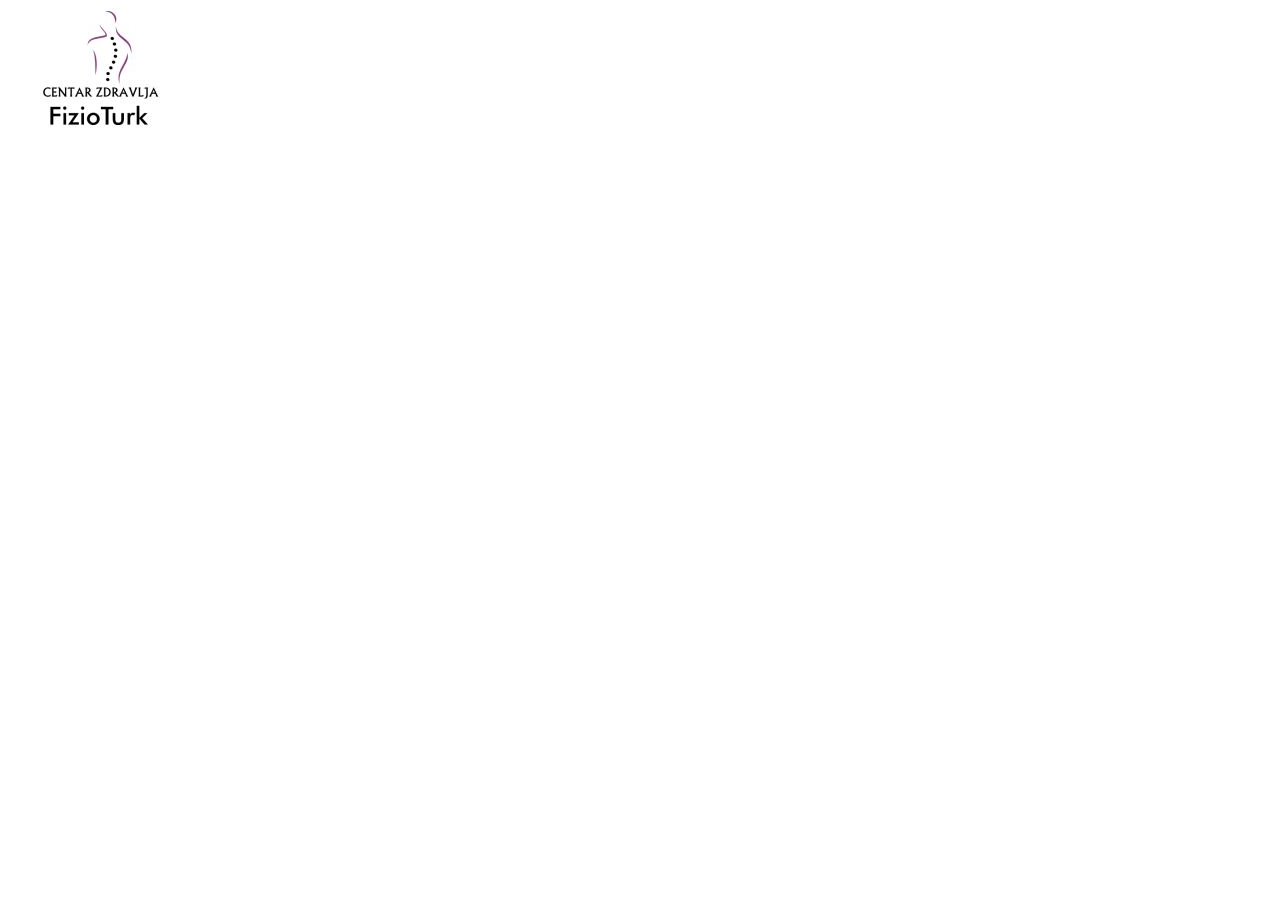
==== index.html @ f3bc3892 "logo" ====
<html>
    <head>
        <title>Centar Zdravlja FizioTurk</title>
        <meta charset="UTF-8">
    </head>
    <body>
        <div class="header"><img src="logo.jpg" alt="Logo"></div>
    </body>
</html>
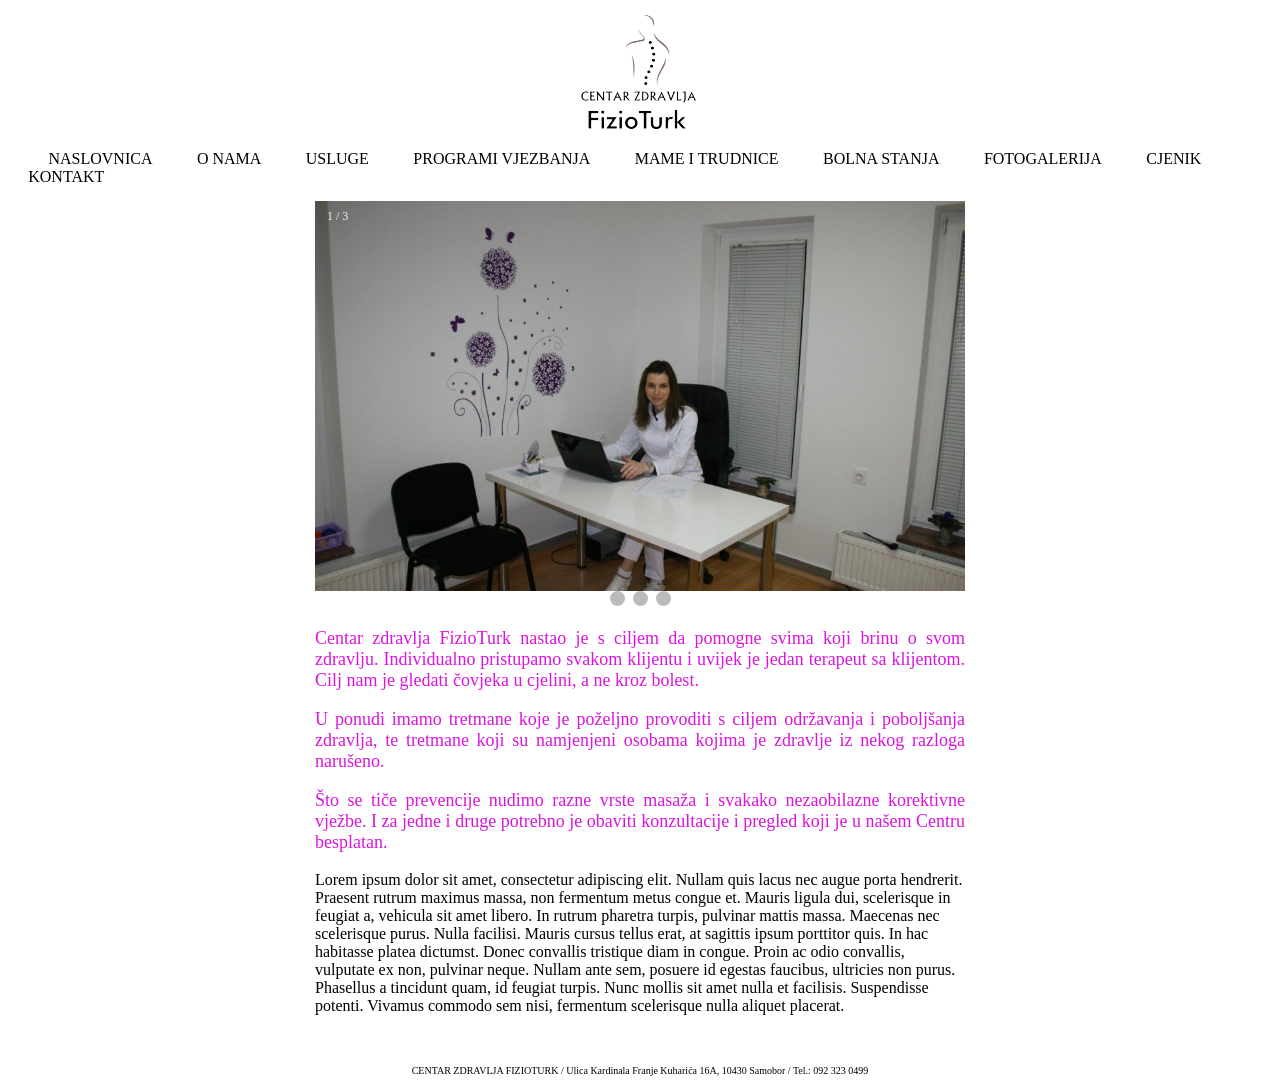
==== commit 595bc6bb: "update" ====
--- a/index.html
+++ b/index.html
@@ -2,8 +2,62 @@
     <head>
         <title>Centar Zdravlja FizioTurk</title>
         <meta charset="UTF-8">
+        <link rel="stylesheet" href="style.css">
     </head>
     <body>
         <div class="header"><img src="logo.jpg" alt="Logo"></div>
+        <p></p>
+        <div class="header1">
+            <p class="header1">NASLOVNICA</p>
+            <p class="header1">O NAMA</p>
+            <p class="header1">USLUGE</p>
+            <p class="header1">PROGRAMI VJEZBANJA</p>
+            <p class="header1">MAME I TRUDNICE</p>
+            <p class="header1">BOLNA STANJA</p>
+            <p class="header1">FOTOGALERIJA</P>
+            <p class="header1">CJENIK</p>
+            <p class="header1">KONTAKT</p>
+        </div>
+        <p></p>
+        <div class="bod">
+            <div class="slideshow-container">
+
+                <!-- Full-width images with number and caption text -->
+                <div class="mySlides fade">
+                <div class="numbertext">1 / 3</div>
+                <img src="img1.jpg" style="width:100%">
+                <div class="text"></div>
+                </div>
+            
+                <div class="mySlides fade">
+                <div class="numbertext">2 / 3</div>
+                <img src="img2.jpg" style="width:100%">
+                <div class="text"></div>
+                </div>
+            
+                <div class="mySlides fade">
+                <div class="numbertext">3 / 3</div>
+                <img src="img3.jpg" style="width:100%">
+                <div class="text"></div>
+                </div>
+            
+            
+            <!-- The dots/circles -->
+            <div style="text-align:center">
+                <span class="dot" onclick="currentSlide(1)"></span>
+                <span class="dot" onclick="currentSlide(2)"></span>
+                <span class="dot" onclick="currentSlide(3)"></span>
+            </div>
+            <p></p>
+            <p class="tekst">Centar zdravlja FizioTurk nastao je s ciljem da pomogne svima koji brinu o svom zdravlju. Individualno pristupamo svakom klijentu i uvijek je jedan terapeut sa klijentom. Cilj nam je gledati čovjeka u cjelini, a ne kroz bolest.
+            </p>
+            <p class="tekst">U ponudi imamo tretmane koje je poželjno provoditi s ciljem održavanja i poboljšanja zdravlja, te tretmane koji su namjenjeni osobama kojima je zdravlje iz nekog razloga narušeno.</p>
+            <p class="tekst">Što se tiče prevencije nudimo razne vrste masaža i svakako nezaobilazne korektivne vježbe. I za jedne i druge potrebno je obaviti konzultacije i pregled koji je u našem Centru besplatan.</p>
+            <p>Lorem ipsum dolor sit amet, consectetur adipiscing elit. Nullam quis lacus nec augue porta hendrerit. Praesent rutrum maximus massa, non fermentum metus congue et. Mauris ligula dui, scelerisque in feugiat a, vehicula sit amet libero. In rutrum pharetra turpis, pulvinar mattis massa. Maecenas nec scelerisque purus. Nulla facilisi. Mauris cursus tellus erat, at sagittis ipsum porttitor quis. In hac habitasse platea dictumst. Donec convallis tristique diam in congue. Proin ac odio convallis, vulputate ex non, pulvinar neque. Nullam ante sem, posuere id egestas faucibus, ultricies non purus. Phasellus a tincidunt quam, id feugiat turpis. Nunc mollis sit amet nulla et facilisis. Suspendisse potenti. Vivamus commodo sem nisi, fermentum scelerisque nulla aliquet placerat.</p>
+            <p class="line">-------------------------------------------------------------------------------------------------------------------------</p>
+            <p class="footer">CENTAR ZDRAVLJA FIZIOTURK / Ulica Kardinala Franje Kuharića 16A, 10430 Samobor / Tel.: 092 323 0499</p>  
+        </div>    
+        <script src="slideshow_auto.js"></script>
+          <script src="slideshow.js"></script>
     </body>
 </html>
--- a/style.css
+++ b/style.css
@@ -0,0 +1,102 @@
+body {
+    background-image: url("https://images-cdn.welcomesoftware.com/Zz0zZTliMjQ4MzhlNGExMWViYmJiMjFiZTI2ZWNmN2MzZA==");
+}
+.header {    
+    position: sticky;
+    top: 12px;
+    z-index: 10000;
+    text-align: center;
+    left: 44.35%;
+}
+.header1 {
+    position: sticky;
+    top: 150px;
+    z-index: 10000;
+    margin-left: 1.60%;
+    margin-right: 1.60%;
+    display: inline;
+}
+
+.tekst {
+    text-align: justify;
+    color: #db16db;
+    font-size: 18px;
+}
+
+.footer {
+    text-align: center;
+    font-size: x-small;
+}
+
+.line {
+    color: #ffffff;
+    text-align: center;
+}
+
+.bod {
+    position: sticky;
+    top: 500px;
+}
+
+* {box-sizing:border-box}
+
+/* Slideshow container */
+.slideshow-container {
+  max-width: 650px;
+  position: relative;
+  margin: auto;
+}
+
+/* Hide the images by default */
+.mySlides {
+  display: none;
+}
+
+
+
+/* Caption text */
+.text {
+  color: #f2f2f2;
+  font-size: 15px;
+  padding: 8px 12px;
+  position: absolute;
+  bottom: 8px;
+  width: 100%;
+  text-align: center;
+}
+
+/* Number text (1/3 etc) */
+.numbertext {
+  color: #f2f2f2;
+  font-size: 12px;
+  padding: 8px 12px;
+  position: absolute;
+  top: 0;
+}
+
+/* The dots/bullets/indicators */
+.dot {
+  cursor: pointer;
+  height: 15px;
+  width: 15px;
+  margin: 0 2px;
+  background-color: #bbb;
+  border-radius: 50%;
+  display: inline-block;
+  transition: background-color 0.6s ease;
+}
+
+.active, .dot:hover {
+  background-color: #717171;
+}
+
+/* Fading animation */
+.fade {
+  animation-name: fade;
+  animation-duration: 1.5s;
+}
+
+@keyframes fade {
+  from {opacity: .4}
+  to {opacity: 1}
+}
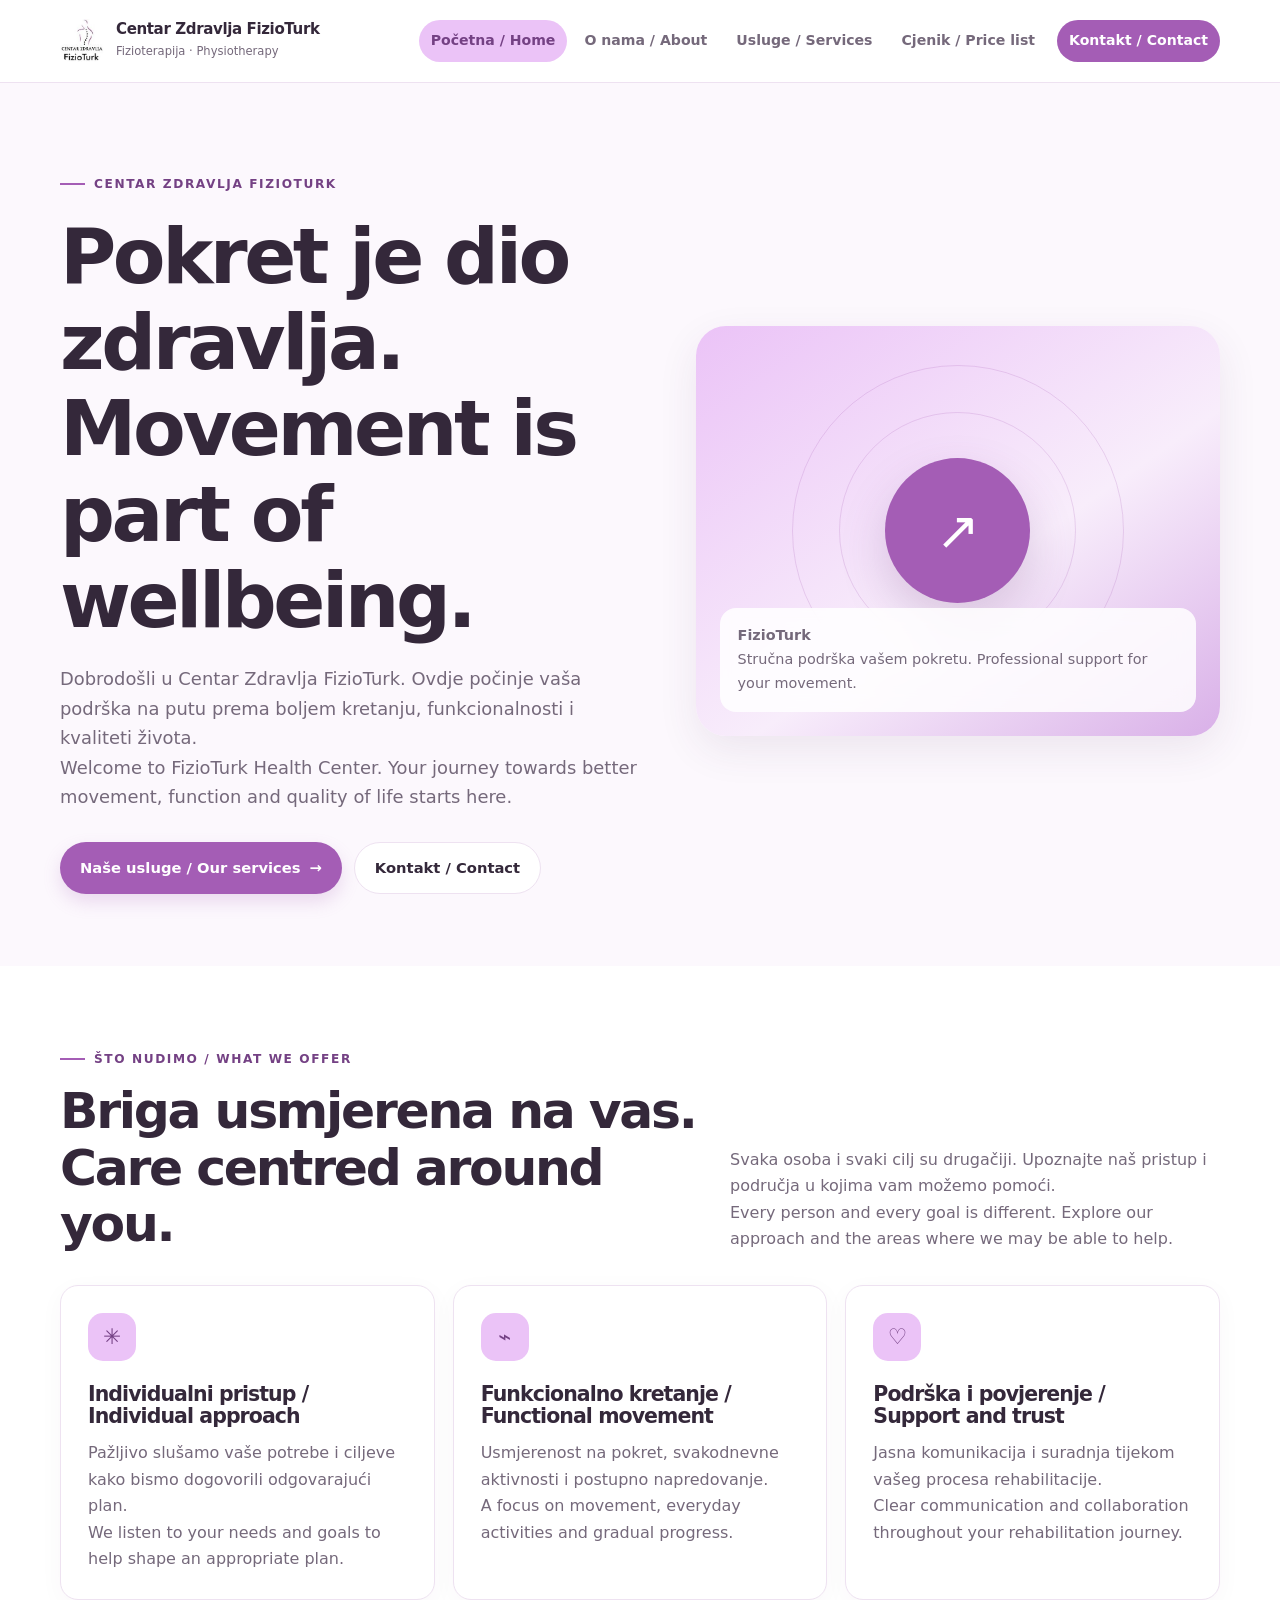
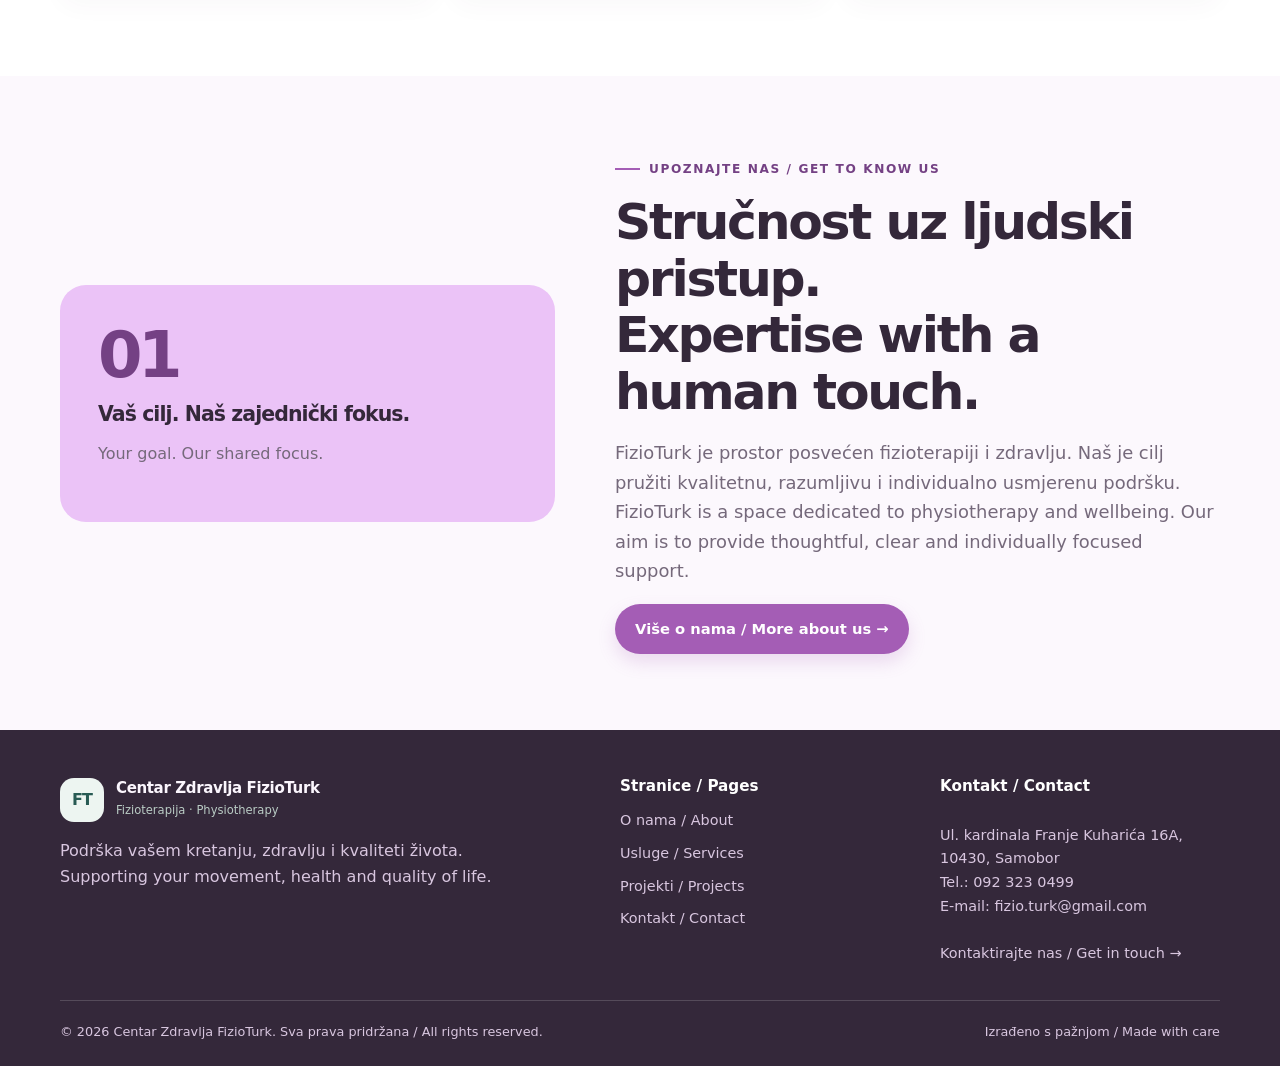
==== commit 09bed2f6: "Initial upload" ====
--- a/index.html
+++ b/index.html
@@ -1,63 +1,96 @@
-<html>
-    <head>
-        <title>Centar Zdravlja FizioTurk</title>
-        <meta charset="UTF-8">
-        <link rel="stylesheet" href="style.css">
-    </head>
-    <body>
-        <div class="header"><img src="logo.jpg" alt="Logo"></div>
-        <p></p>
-        <div class="header1">
-            <p class="header1">NASLOVNICA</p>
-            <p class="header1">O NAMA</p>
-            <p class="header1">USLUGE</p>
-            <p class="header1">PROGRAMI VJEZBANJA</p>
-            <p class="header1">MAME I TRUDNICE</p>
-            <p class="header1">BOLNA STANJA</p>
-            <p class="header1">FOTOGALERIJA</P>
-            <p class="header1">CJENIK</p>
-            <p class="header1">KONTAKT</p>
-        </div>
-        <p></p>
-        <div class="bod">
-            <div class="slideshow-container">
+<!doctype html>
+<html lang="hr">
+<head>
+  <meta charset="utf-8">
+  <meta name="viewport" content="width=device-width, initial-scale=1">
+  <meta name="description" content="Centar Zdravlja FizioTurk – fizioterapija i podrška zdravom kretanju.">
+  <title>Početna / Home | Centar Zdravlja FizioTurk</title>
+  <link rel="stylesheet" href="styles.css">
+  <link rel="icon" type="image/x-icon" href="logo.jpg">
+</head>
+<body>
 
-                <!-- Full-width images with number and caption text -->
-                <div class="mySlides fade">
-                <div class="numbertext">1 / 3</div>
-                <img src="img1.jpg" style="width:100%">
-                <div class="text"></div>
-                </div>
-            
-                <div class="mySlides fade">
-                <div class="numbertext">2 / 3</div>
-                <img src="img2.jpg" style="width:100%">
-                <div class="text"></div>
-                </div>
-            
-                <div class="mySlides fade">
-                <div class="numbertext">3 / 3</div>
-                <img src="img3.jpg" style="width:100%">
-                <div class="text"></div>
-                </div>
-            
-            
-            <!-- The dots/circles -->
-            <div style="text-align:center">
-                <span class="dot" onclick="currentSlide(1)"></span>
-                <span class="dot" onclick="currentSlide(2)"></span>
-                <span class="dot" onclick="currentSlide(3)"></span>
-            </div>
-            <p></p>
-            <p class="tekst">Centar zdravlja FizioTurk nastao je s ciljem da pomogne svima koji brinu o svom zdravlju. Individualno pristupamo svakom klijentu i uvijek je jedan terapeut sa klijentom. Cilj nam je gledati čovjeka u cjelini, a ne kroz bolest.
-            </p>
-            <p class="tekst">U ponudi imamo tretmane koje je poželjno provoditi s ciljem održavanja i poboljšanja zdravlja, te tretmane koji su namjenjeni osobama kojima je zdravlje iz nekog razloga narušeno.</p>
-            <p class="tekst">Što se tiče prevencije nudimo razne vrste masaža i svakako nezaobilazne korektivne vježbe. I za jedne i druge potrebno je obaviti konzultacije i pregled koji je u našem Centru besplatan.</p>
-            <p>Lorem ipsum dolor sit amet, consectetur adipiscing elit. Nullam quis lacus nec augue porta hendrerit. Praesent rutrum maximus massa, non fermentum metus congue et. Mauris ligula dui, scelerisque in feugiat a, vehicula sit amet libero. In rutrum pharetra turpis, pulvinar mattis massa. Maecenas nec scelerisque purus. Nulla facilisi. Mauris cursus tellus erat, at sagittis ipsum porttitor quis. In hac habitasse platea dictumst. Donec convallis tristique diam in congue. Proin ac odio convallis, vulputate ex non, pulvinar neque. Nullam ante sem, posuere id egestas faucibus, ultricies non purus. Phasellus a tincidunt quam, id feugiat turpis. Nunc mollis sit amet nulla et facilisis. Suspendisse potenti. Vivamus commodo sem nisi, fermentum scelerisque nulla aliquet placerat.</p>
-            <p class="line">-------------------------------------------------------------------------------------------------------------------------</p>
-            <p class="footer">CENTAR ZDRAVLJA FIZIOTURK / Ulica Kardinala Franje Kuharića 16A, 10430 Samobor / Tel.: 092 323 0499</p>  
-        </div>    
-        <script src="slideshow_auto.js"></script>
-          <script src="slideshow.js"></script>
-    </body>
-</html>+<a class="skip-link" href="#main">Preskoči na sadržaj / Skip to content</a>
+<header class="site-header">
+  <div class="container header-inner">
+    <a class="brand" href="index.html" aria-label="Centar Zdravlja FizioTurk – početna / home">
+      <img src="logo.jpg" class="brand-mark" aria-hidden="true"></span>
+      <span><span class="brand-name">Centar Zdravlja FizioTurk</span><span class="brand-subtitle">Fizioterapija · Physiotherapy</span></span>
+    </a>
+    <nav class="nav" aria-label="Glavna navigacija / Main navigation"><a href="index.html" aria-current="page"><span lang="hr">Početna</span> / <span lang="en">Home</span></a><a href="about.html"><span lang="hr">O nama</span> / <span lang="en">About</span></a><a href="services.html"><span lang="hr">Usluge</span> / <span lang="en">Services</span></a><a href="projects.html"><span lang="hr">Cjenik</span> / <span lang="en">Price list</span></a><a href="contact.html" class="nav-contact"><span lang="hr">Kontakt</span> / <span lang="en">Contact</span></a></nav>
+  </div>
+</header>
+
+<main id="main">
+
+<section class="hero">
+  <div class="container hero-grid">
+    <div>
+      <span class="eyebrow">Centar Zdravlja FizioTurk</span>
+      <h1><span lang="hr">Pokret je dio zdravlja.</span><br><span lang="en">Movement is part of wellbeing.</span></h1>
+      <p class="lead"><span lang="hr">Dobrodošli u Centar Zdravlja FizioTurk. Ovdje počinje vaša podrška na putu prema boljem kretanju, funkcionalnosti i kvaliteti života.</span><br><span class="en" lang="en">Welcome to FizioTurk Health Center. Your journey towards better movement, function and quality of life starts here.</span></p>
+      <div class="hero-actions">
+        <a class="button button-primary" href="services.html">Naše usluge / Our services <span aria-hidden="true">→</span></a>
+        <a class="button button-secondary" href="contact.html">Kontakt / Contact</a>
+      </div>
+    </div>
+    <div class="hero-visual" role="img" aria-label="Apstraktni simbol pokreta / Abstract movement symbol">
+      <div class="visual-symbol">↗</div>
+      <div class="visual-note"><strong>FizioTurk</strong><br><span lang="hr">Stručna podrška vašem pokretu.</span> <span lang="en">Professional support for your movement.</span></div>
+    </div>
+  </div>
+</section>
+<section class="section section-white">
+  <div class="container">
+    <div class="section-heading">
+      <div><span class="eyebrow">Što nudimo / What we offer</span><h2 style="margin-top:14px"><span lang="hr">Briga usmjerena na vas.</span><br><span lang="en">Care centred around you.</span></h2></div>
+      <p><span lang="hr">Svaka osoba i svaki cilj su drugačiji. Upoznajte naš pristup i područja u kojima vam možemo pomoći.</span><br><span lang="en">Every person and every goal is different. Explore our approach and the areas where we may be able to help.</span></p>
+    </div>
+    <div class="cards">
+      <article class="card"><div class="card-icon">✳</div><h3>Individualni pristup / Individual approach</h3><p><span lang="hr">Pažljivo slušamo vaše potrebe i ciljeve kako bismo dogovorili odgovarajući plan.</span><br><span lang="en">We listen to your needs and goals to help shape an appropriate plan.</span></p></article>
+      <article class="card"><div class="card-icon">⌁</div><h3>Funkcionalno kretanje / Functional movement</h3><p><span lang="hr">Usmjerenost na pokret, svakodnevne aktivnosti i postupno napredovanje.</span><br><span lang="en">A focus on movement, everyday activities and gradual progress.</span></p></article>
+      <article class="card"><div class="card-icon">♡</div><h3>Podrška i povjerenje / Support and trust</h3><p><span lang="hr">Jasna komunikacija i suradnja tijekom vašeg procesa rehabilitacije.</span><br><span lang="en">Clear communication and collaboration throughout your rehabilitation journey.</span></p></article>
+    </div>
+  </div>
+</section>
+<section class="section">
+  <div class="container split">
+    <div class="panel"><div class="big-number">01</div><h3 style="margin-top:16px">Vaš cilj. Naš zajednički fokus.</h3><p>Your goal. Our shared focus.</p></div>
+    <div><span class="eyebrow">Upoznajte nas / Get to know us</span><h2 style="margin:15px 0">Stručnost uz ljudski pristup.<br>Expertise with a human touch.</h2><p class="lead"><span lang="hr">FizioTurk je prostor posvećen fizioterapiji i zdravlju. Naš je cilj pružiti kvalitetnu, razumljivu i individualno usmjerenu podršku.</span><br><span lang="en">FizioTurk is a space dedicated to physiotherapy and wellbeing. Our aim is to provide thoughtful, clear and individually focused support.</span></p><a class="button button-primary" href="about.html">Više o nama / More about us →</a></div>
+  </div>
+</section>
+
+</main>
+
+<footer class="site-footer">
+  <div class="container">
+    <div class="footer-grid">
+      <div class="footer-brand">
+        <a class="brand" href="index.html">
+          <span class="brand-mark" style="background:#edf5f1;color:#285b54">FT</span>
+          <span><span class="brand-name">Centar Zdravlja FizioTurk</span><span class="brand-subtitle" style="color:#b9cbc4">Fizioterapija · Physiotherapy</span></span>
+        </a>
+        <p><span lang="hr">Podrška vašem kretanju, zdravlju i kvaliteti života.</span><br><span lang="en">Supporting your movement, health and quality of life.</span></p>
+      </div>
+      <div class="footer-col">
+        <h3>Stranice / Pages</h3>
+        <a href="about.html">O nama / About</a>
+        <a href="services.html">Usluge / Services</a>
+        <a href="projects.html">Projekti / Projects</a>
+        <a href="contact.html">Kontakt / Contact</a>
+      </div>
+      <div class="footer-col">
+        <h3>Kontakt / Contact</h3>
+        <p>Ul. kardinala Franje Kuharića 16A, 10430, Samobor<br>Tel.: 092 323 0499<br>E-mail: fizio.turk@gmail.com</p>
+        <a href="contact.html">Kontaktirajte nas / Get in touch →</a>
+      </div>
+    </div>
+    <div class="footer-bottom">
+      <span>© 2026 Centar Zdravlja FizioTurk. Sva prava pridržana / All rights reserved.</span>
+      <span>Izrađeno s pažnjom / Made with care</span>
+    </div>
+  </div>
+</footer>
+
+</body>
+</html>
--- a/styles.css
+++ b/styles.css
@@ -0,0 +1,241 @@
+:root {
+  --color-ink: #34283a;
+  --color-muted: #75697b;
+  --color-brand: #a45db5;
+  --color-brand-dark: #744184;
+  --color-accent: #ebc3f7;
+  --color-bg: #fcf8fd;
+  --color-surface: #ffffff;
+  --color-line: #eee2f1;
+  --radius: 18px;
+  --shadow: 0 14px 40px rgba(80, 48, 91, .09);
+  --content: 1160px;
+  --font: Inter, ui-sans-serif, system-ui, -apple-system, BlinkMacSystemFont, "Segoe UI", sans-serif;
+}
+
+* { box-sizing: border-box; }
+html { scroll-behavior: smooth; }
+body {
+  margin: 0;
+  color: var(--color-ink);
+  background: var(--color-bg);
+  font-family: var(--font);
+  line-height: 1.65;
+}
+a { color: inherit; text-decoration: none; }
+a:hover { color: var(--color-brand); }
+img { display: block; max-width: 100%; }
+.container { width: min(calc(100% - 40px), var(--content)); margin-inline: auto; }
+.skip-link { position: absolute; left: -9999px; top: 1rem; background: white; padding: .7rem 1rem; z-index: 20; }
+.skip-link:focus { left: 1rem; }
+
+.site-header {
+  position: sticky; top: 0; z-index: 10;
+  background: rgba(255,255,255,.94);
+  backdrop-filter: blur(12px);
+  border-bottom: 1px solid var(--color-line);
+}
+.header-inner { min-height: 82px; display: flex; align-items: center; justify-content: space-between; gap: 24px; }
+.brand { display: flex; align-items: center; gap: 12px; min-width: 220px; }
+.brand-mark {
+  width: 44px; height: 44px; border-radius: 14px;
+  display: grid; place-items: center; color: white;
+  background: var(--color-brand); font-weight: 800; letter-spacing: -.06em;
+}
+.brand-name { display: block; font-size: .94rem; font-weight: 750; line-height: 1.15; letter-spacing: -.025em; }
+.brand-subtitle { display: block; color: var(--color-muted); font-size: .72rem; margin-top: 4px; }
+.nav { display: flex; align-items: center; gap: 5px; flex-wrap: wrap; justify-content: flex-end; }
+.nav a { padding: 9px 12px; border-radius: 999px; color: var(--color-muted); font-size: .88rem; font-weight: 600; }
+.nav a:hover, .nav a[aria-current="page"] { color: var(--color-brand-dark); background: var(--color-accent); }
+.nav .nav-contact { color: white; background: var(--color-brand); margin-left: 5px; }
+.nav .nav-contact:hover { color: white; background: var(--color-brand-dark); }
+
+.hero { padding: 84px 0 72px; }
+.hero-grid { display: grid; grid-template-columns: 1.05fr .95fr; gap: 56px; align-items: center; }
+.eyebrow { display: inline-flex; align-items: center; gap: 9px; color: var(--color-brand-dark); font-size: .76rem; font-weight: 800; letter-spacing: .13em; text-transform: uppercase; }
+.eyebrow::before { content: ""; width: 25px; height: 2px; background: var(--color-brand); }
+h1, h2, h3 { margin: 0; line-height: 1.12; letter-spacing: -.045em; }
+h1 { font-size: clamp(2.8rem, 6vw, 5.25rem); max-width: 760px; margin: 20px 0; }
+h2 { font-size: clamp(2rem, 4vw, 3.15rem); }
+h3 { font-size: 1.28rem; }
+.lead { max-width: 620px; color: var(--color-muted); font-size: 1.12rem; }
+.hero-actions { display: flex; flex-wrap: wrap; gap: 12px; margin-top: 30px; }
+.button { display: inline-flex; align-items: center; justify-content: center; gap: 9px; padding: 13px 20px; border-radius: 999px; font-weight: 700; font-size: .92rem; transition: transform .18s ease, background .18s ease, box-shadow .18s ease; }
+.button:hover { transform: translateY(-2px); }
+.button-primary { background: var(--color-brand); color: white; box-shadow: 0 8px 18px rgba(164,93,181,.20); }
+.button-primary:hover { color: white; background: var(--color-brand-dark); }
+.button-secondary { border: 1px solid var(--color-line); background: white; color: var(--color-ink); }
+.hero-visual {
+  min-height: 410px; border-radius: 30px; position: relative; overflow: hidden;
+  background: linear-gradient(145deg, #ebc3f7, #f8edfb 58%, #d9b0e8);
+  box-shadow: var(--shadow);
+  display: flex; align-items: center; justify-content: center;
+}
+.hero-visual::before, .hero-visual::after { content: ""; position: absolute; border: 1px solid rgba(164,93,181,.2); border-radius: 50%; }
+.hero-visual::before { width: 330px; height: 330px; }
+.hero-visual::after { width: 235px; height: 235px; }
+.visual-symbol { position: relative; z-index: 1; width: 145px; height: 145px; border-radius: 50%; background: var(--color-brand); color: white; display: grid; place-items: center; font-size: 3.3rem; font-weight: 300; box-shadow: 0 20px 45px rgba(116,65,132,.22); }
+.visual-note { position: absolute; z-index: 2; bottom: 24px; left: 24px; right: 24px; padding: 16px 18px; border-radius: 16px; background: rgba(255,255,255,.85); backdrop-filter: blur(10px); font-size: .9rem; color: var(--color-muted); }
+
+.section { padding: 76px 0; }
+.section-white { background: white; }
+.section-heading { display: flex; align-items: end; justify-content: space-between; gap: 28px; margin-bottom: 32px; }
+.section-heading p { max-width: 490px; margin: 0; color: var(--color-muted); }
+.cards { display: grid; grid-template-columns: repeat(3, 1fr); gap: 18px; }
+.card { padding: 27px; border: 1px solid var(--color-line); border-radius: var(--radius); background: white; box-shadow: 0 6px 24px rgba(80,48,91,.035); }
+.card-icon { width: 48px; height: 48px; display: grid; place-items: center; margin-bottom: 22px; border-radius: 15px; color: var(--color-brand-dark); background: var(--color-accent); font-size: 1.35rem; }
+.card p { color: var(--color-muted); margin: 12px 0 0; }
+.split { display: grid; grid-template-columns: .9fr 1.1fr; gap: 60px; align-items: center; }
+.panel { border-radius: 26px; padding: 38px; background: var(--color-accent); }
+.panel .big-number { font-size: 4rem; font-weight: 800; line-height: 1; letter-spacing: -.07em; color: var(--color-brand-dark); }
+.panel p { color: var(--color-muted); }
+.check-list { list-style: none; padding: 0; margin: 22px 0 0; display: grid; gap: 12px; }
+.check-list li::before { content: "✓"; color: var(--color-brand); font-weight: 900; margin-right: 10px; }
+.page-hero { padding: 72px 0 46px; background: linear-gradient(135deg, #f5e4fa, #fcf8fd 70%); }
+.page-hero h1 { font-size: clamp(2.6rem, 5vw, 4.4rem); margin: 15px 0; }
+.page-hero p { color: var(--color-muted); max-width: 680px; font-size: 1.08rem; }
+.service-list { display: grid; grid-template-columns: repeat(2, 1fr); gap: 18px; }
+.service-card { padding: 30px; background: white; border: 1px solid var(--color-line); border-radius: var(--radius); }
+.service-card p { color: var(--color-muted); }
+.tag { display: inline-block; margin-top: 8px; padding: 5px 10px; border-radius: 999px; color: var(--color-brand-dark); background: var(--color-accent); font-size: .76rem; font-weight: 700; }
+.project-grid { display: grid; grid-template-columns: repeat(3, 1fr); gap: 18px; }
+.project-card { overflow: hidden; border: 1px solid var(--color-line); border-radius: var(--radius); background: white; }
+.project-art { min-height: 190px; display: grid; place-items: center; color: var(--color-brand-dark); background: linear-gradient(135deg, #ebc3f7, #f8edfb); font-size: 3rem; }
+.project-body { padding: 22px; }
+.project-body p { color: var(--color-muted); }
+.contact-grid { display: grid; grid-template-columns: .85fr 1.15fr; gap: 28px; }
+.contact-card { padding: 28px; border-radius: var(--radius); background: white; border: 1px solid var(--color-line); }
+.contact-item { padding: 15px 0; border-bottom: 1px solid var(--color-line); }
+.contact-item:last-child { border: 0; }
+.contact-item small { display: block; color: var(--color-muted); margin-bottom: 3px; }
+.form-note { padding: 18px; background: var(--color-accent); border-radius: 14px; color: var(--color-brand-dark); font-size: .92rem; }
+.site-footer { padding: 48px 0 24px; background: #34283a; color: #fbf6fd; }
+.footer-grid { display: grid; grid-template-columns: 1.3fr .7fr .7fr; gap: 40px; padding-bottom: 34px; }
+.footer-brand p, .footer-col p, .footer-col a { color: #d8c6df; }
+.footer-col { display: grid; align-content: start; gap: 9px; font-size: .9rem; }
+.footer-col h3 { font-size: .95rem; letter-spacing: 0; margin-bottom: 5px; color: white; }
+.footer-bottom { padding-top: 20px; border-top: 1px solid rgba(255,255,255,.16); color: #d8c6df; font-size: .8rem; display: flex; justify-content: space-between; gap: 20px; flex-wrap: wrap; }
+.lang-label { color: var(--color-brand); font-size: .72rem; font-weight: 800; letter-spacing: .1em; text-transform: uppercase; }
+.bilingual { display: grid; gap: 7px; }
+.bilingual .en { color: var(--color-muted); font-size: .93em; }
+.notice { padding: 16px 18px; border-left: 3px solid var(--color-brand); background: #edf5f1; color: var(--color-muted); border-radius: 0 12px 12px 0; }
+@media (max-width: 850px) {
+  .header-inner { align-items: flex-start; flex-direction: column; padding: 16px 0; gap: 12px; }
+  .nav { justify-content: flex-start; }
+  .hero-grid, .split, .contact-grid { grid-template-columns: 1fr; gap: 30px; }
+  .hero { padding: 58px 0; }
+  .hero-visual { min-height: 300px; }
+  .cards, .project-grid { grid-template-columns: repeat(2, 1fr); }
+  .footer-grid { grid-template-columns: 1fr 1fr; }
+}
+@media (max-width: 560px) {
+  .container { width: min(calc(100% - 30px), var(--content)); }
+  .nav { gap: 2px; }
+  .nav a { padding: 8px 9px; font-size: .78rem; }
+  .nav .nav-contact { margin-left: 0; }
+  .brand { min-width: 0; }
+  .cards, .service-list, .project-grid, .footer-grid { grid-template-columns: 1fr; }
+  .section { padding: 56px 0; }
+  .section-heading { display: block; }
+  .section-heading p { margin-top: 14px; }
+  .panel { padding: 28px; }
+  .footer-bottom { display: block; }
+}
+@media (prefers-reduced-motion: reduce) {
+  html { scroll-behavior: auto; }
+  *, *::before, *::after { transition-duration: .01ms !important; animation-duration: .01ms !important; }
+}
+
+
+
+
+
+
+
+
+/* Price list subsection */
+
+.price-section {
+  background: linear-gradient(
+    180deg,
+    #f8effb 0%,
+    #fcf8fd 100%
+  );
+}
+
+.price-list {
+  overflow: hidden;
+  border: 1px solid var(--color-line);
+  border-radius: 20px;
+  background: white;
+  box-shadow: var(--shadow);
+}
+
+.price-list-header,
+.price-row {
+  display: grid;
+  grid-template-columns: minmax(0, 1fr) 150px 120px;
+  align-items: center;
+  gap: 20px;
+  padding: 17px 24px;
+}
+
+.price-list-header {
+  color: var(--color-brand-dark);
+  background: #f3e2f8;
+  font-size: 0.78rem;
+  font-weight: 800;
+  letter-spacing: 0.035em;
+}
+
+.price-row {
+  border-top: 1px solid var(--color-line);
+}
+
+.price-name {
+  font-weight: 650;
+}
+
+.price-duration {
+  color: var(--color-muted);
+  font-size: 0.92rem;
+}
+
+.price-value {
+  color: var(--color-brand-dark);
+  font-size: 1.05rem;
+  text-align: right;
+}
+
+.price-footnote {
+  margin: 18px 2px 0;
+  color: var(--color-muted);
+  font-size: 0.9rem;
+}
+
+/* Mobile layout */
+
+@media (max-width: 560px) {
+  .price-list-header {
+    display: none;
+  }
+
+  .price-row {
+    grid-template-columns: minmax(0, 1fr) auto;
+    gap: 4px 12px;
+    padding: 16px 18px;
+  }
+
+  .price-name {
+    grid-column: 1 / -1;
+  }
+
+  .price-duration {
+    font-size: 0.82rem;
+  }
+
+  .price-value {
+    grid-column: 2;
+    grid-row: 2;
+  }
+}
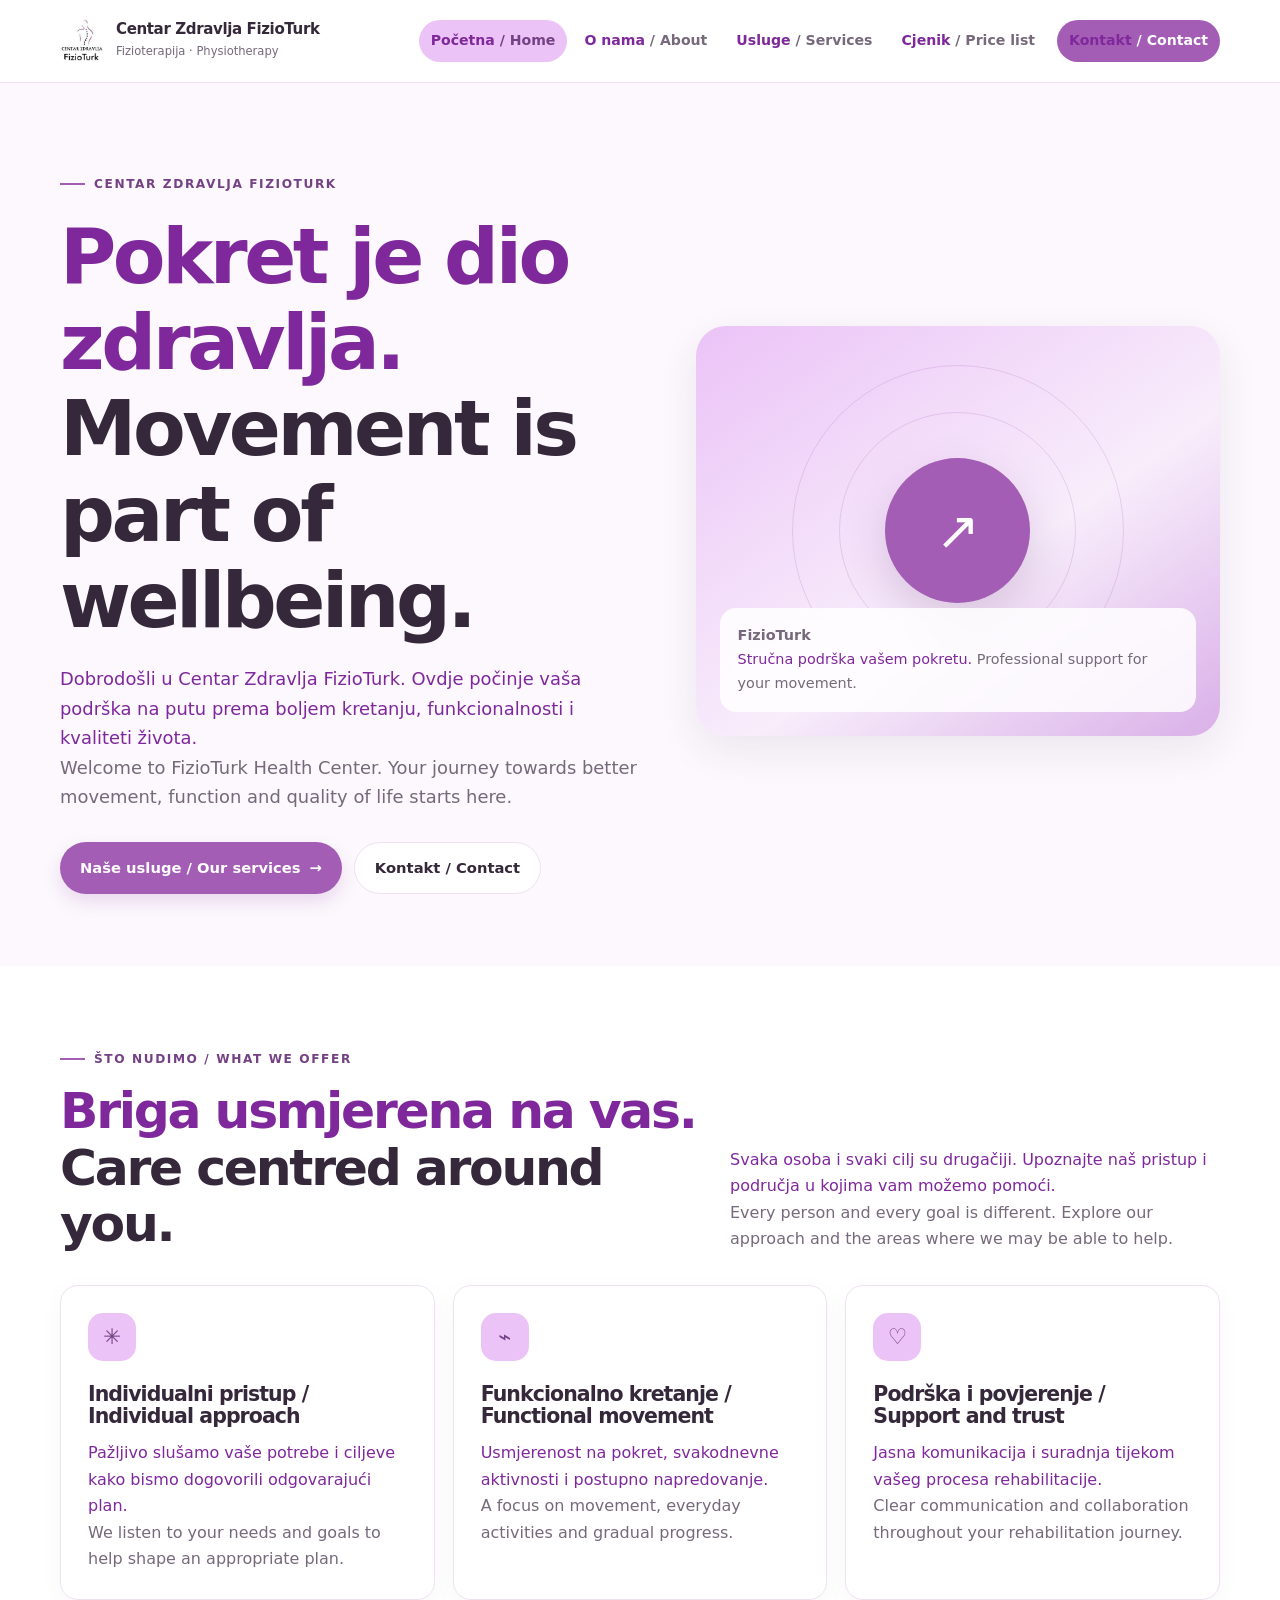
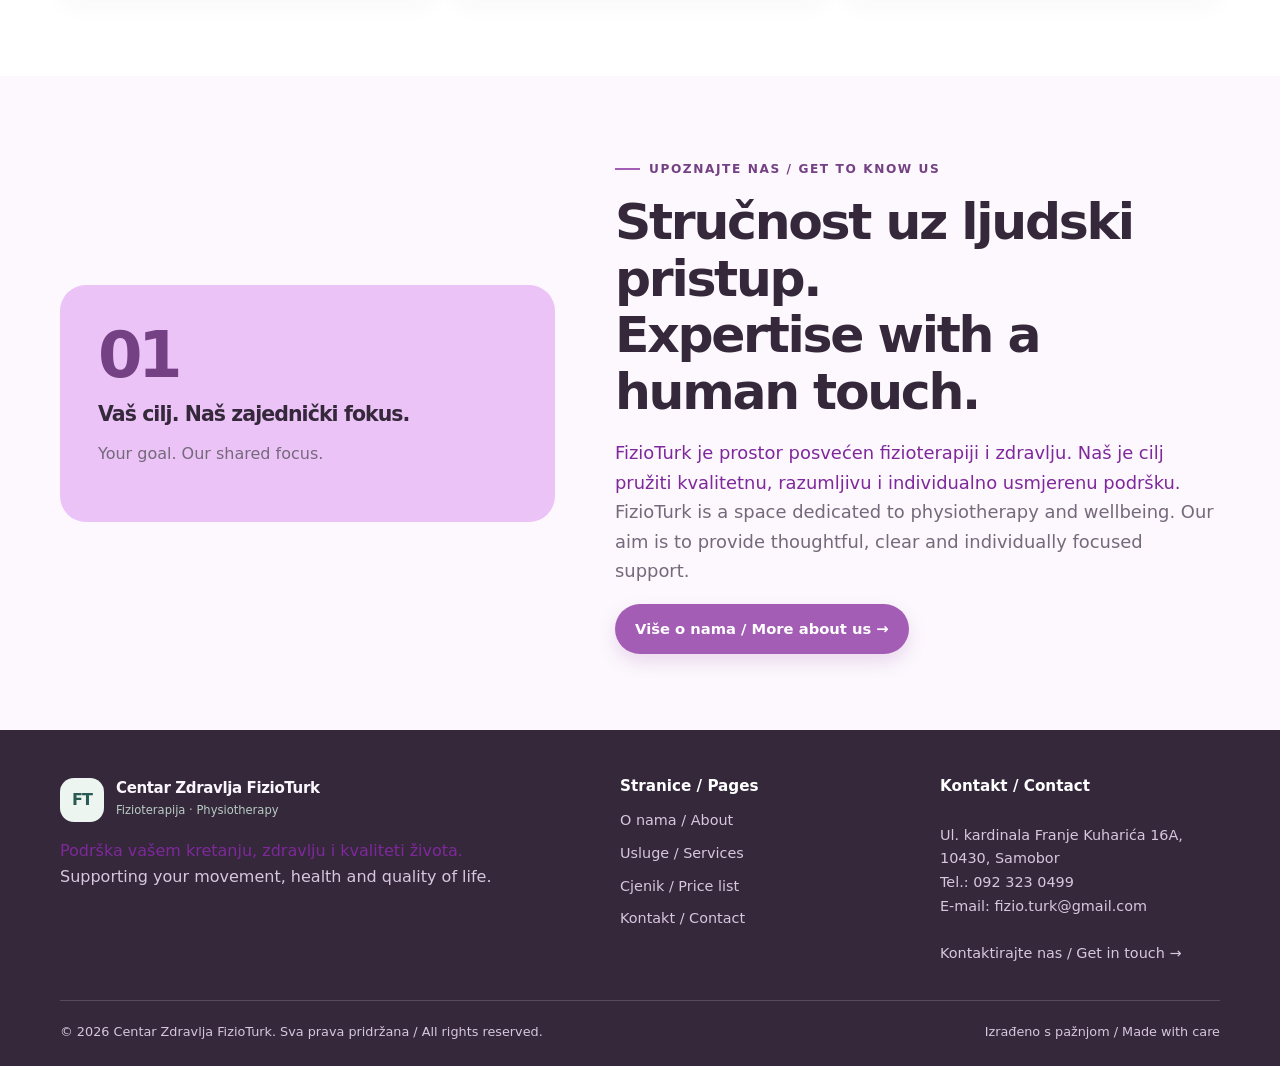
==== commit 72b6cda6: "Changed hyperlink text" ====
--- a/index.html
+++ b/index.html
@@ -76,7 +76,7 @@
         <h3>Stranice / Pages</h3>
         <a href="about.html">O nama / About</a>
         <a href="services.html">Usluge / Services</a>
-        <a href="projects.html">Projekti / Projects</a>
+        <a href="projects.html">Cjenik / Price list</a>
         <a href="contact.html">Kontakt / Contact</a>
       </div>
       <div class="footer-col">
--- a/styles.css
+++ b/styles.css
@@ -238,4 +238,10 @@
     grid-column: 2;
     grid-row: 2;
   }
+}
+
+
+
+[lang="hr"] {
+    color: #7f289c;
 }
